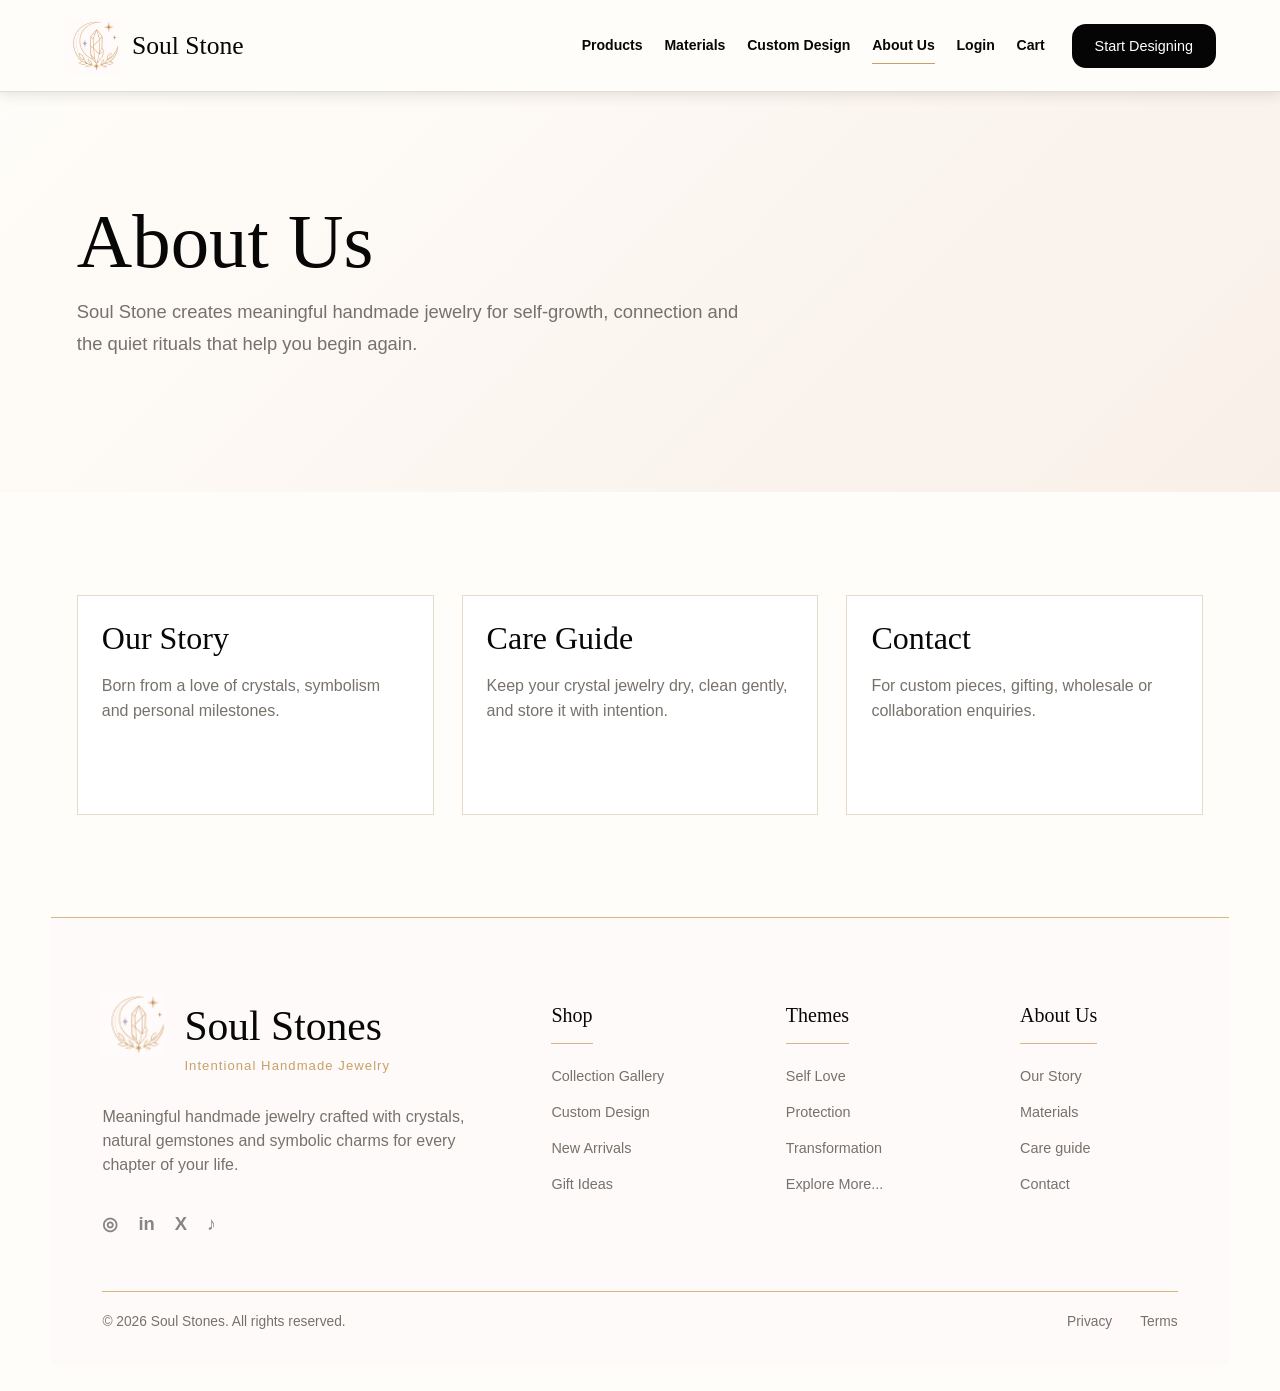
==== 产品商业计划/about.html @ ce55d80e "Add files via upload 网站初具雏形" ====
<!doctype html>
<html lang="en">
  <head><meta charset="utf-8"><meta name="viewport" content="width=device-width, initial-scale=1"><title>About Us | Soul Stone</title><link rel="stylesheet" href="styles.css"></head>
  <body>
    <header class="site-header"><a class="logo-link" href="index.html"><img class="logo-mark" src="assets/logo-mark.png" alt=""><span class="brand-name">Soul Stone</span></a><button class="menu-button" aria-label="Open navigation" aria-expanded="false"><span></span></button><div class="nav-wrap"><nav class="main-nav"><a href="products.html">Products</a><a href="materials.html">Materials</a><a href="custom-design.html">Custom Design</a><a href="about.html" aria-current="page">About Us</a><a href="login.html">Login</a><a href="cart.html">Cart</a></nav><a class="black-button" href="custom-design.html">Start Designing</a></div></header>
    <main><section class="page-hero"><h1>About Us</h1><p>Soul Stone creates meaningful handmade jewelry for self-growth, connection and the quiet rituals that help you begin again.</p></section><section class="section"><div class="info-grid"><article class="card"><div class="card-body"><h2>Our Story</h2><p>Born from a love of crystals, symbolism and personal milestones.</p></div></article><article class="card"><div class="card-body"><h2>Care Guide</h2><p>Keep your crystal jewelry dry, clean gently, and store it with intention.</p></div></article><article class="card"><div class="card-body"><h2>Contact</h2><p>For custom pieces, gifting, wholesale or collaboration enquiries.</p></div></article></div></section></main>
    <footer class="site-footer"><div class="footer-main"><div class="footer-brand"><img src="assets/logo-mark.png" alt=""><div><h2>Soul Stones</h2><div class="mini">Intentional Handmade Jewelry</div></div><p>Meaningful handmade jewelry crafted with crystals, natural gemstones and symbolic charms for every chapter of your life.</p><div class="socials"><a href="#">◎</a><a href="#">in</a><a href="#">X</a><a href="#">♪</a></div></div><div class="footer-col"><h3>Shop</h3><a href="products.html">Collection Gallery</a><a href="custom-design.html">Custom Design</a><a href="products.html">New Arrivals</a><a href="products.html">Gift Ideas</a></div><div class="footer-col"><h3>Themes</h3><a href="products.html">Self Love</a><a href="products.html">Protection</a><a href="products.html">Transformation</a><a href="products.html">Explore More...</a></div><div class="footer-col"><h3>About Us</h3><a href="about.html">Our Story</a><a href="materials.html">Materials</a><a href="materials.html">Care guide</a><a href="about.html">Contact</a></div></div><div class="footer-bottom"><span>© 2026 Soul Stones. All rights reserved.</span><div class="legal"><a href="#">Privacy</a><a href="#">Terms</a></div></div></footer>
    <div class="toast"></div><script src="script.js"></script>
  </body>
</html>
---- 产品商业计划/styles.css ----
:root {
  --paper: #fffdf9;
  --ivory: #fbf6f0;
  --cream: #f6eee7;
  --line: #d6b782;
  --line-soft: rgba(164, 125, 69, .28);
  --gold: #c7a166;
  --brown: #3a3027;
  --ink: #070707;
  --muted: #77716b;
  --charcoal: #26221e;
  --display: "Didot", "Bodoni 72", "Georgia", serif;
  --body: "Avenir Next", "Gill Sans", "Trebuchet MS", sans-serif;
}

* {
  box-sizing: border-box;
}

html {
  scroll-behavior: smooth;
}

body {
  margin: 0;
  background: var(--paper);
  color: var(--ink);
  font-family: var(--body);
}

a {
  color: inherit;
  text-decoration: none;
}

img {
  display: block;
  max-width: 100%;
}

button,
input {
  font: inherit;
}

.site-header {
  position: sticky;
  top: 0;
  z-index: 20;
  display: flex;
  align-items: center;
  justify-content: space-between;
  min-height: 92px;
  padding: 0 clamp(22px, 5vw, 72px);
  background: rgba(255, 253, 249, .94);
  border-bottom: 1px solid rgba(0, 0, 0, .12);
  box-shadow: 0 3px 12px rgba(48, 40, 33, .12);
  backdrop-filter: blur(16px);
}

.logo-link {
  display: inline-flex;
  align-items: center;
  gap: 12px;
  min-width: max-content;
}

.logo-mark {
  width: 56px;
  height: 56px;
  object-fit: contain;
}

.brand-name {
  font-family: var(--display);
  font-size: clamp(1.55rem, 2vw, 1.95rem);
  line-height: 1;
}

.nav-wrap {
  display: flex;
  align-items: center;
  gap: clamp(16px, 2.1vw, 32px);
}

.main-nav {
  display: flex;
  align-items: center;
  gap: clamp(14px, 1.7vw, 28px);
  font-size: .88rem;
  font-weight: 600;
}

.main-nav a {
  padding: 10px 0;
  border-bottom: 1px solid transparent;
}

.main-nav a:hover,
.main-nav a[aria-current="page"] {
  border-bottom-color: var(--gold);
}

.black-button,
.gold-button,
.outline-button {
  display: inline-flex;
  align-items: center;
  justify-content: center;
  gap: 14px;
  min-height: 44px;
  padding: 0 22px;
  border-radius: 14px;
  font-size: .9rem;
  border: 1px solid transparent;
  cursor: pointer;
  transition: transform .22s ease, background .22s ease, border-color .22s ease;
}

.black-button {
  background: #050505;
  color: white;
}

.gold-button {
  background: var(--brown);
  color: white;
  border-radius: 24px;
}

.outline-button {
  border-color: var(--gold);
  background: rgba(255, 253, 249, .44);
}

.black-button:hover,
.gold-button:hover,
.outline-button:hover {
  transform: translateY(-2px);
}

.menu-button {
  display: none;
  width: 44px;
  height: 44px;
  border: 1px solid var(--line-soft);
  background: transparent;
  border-radius: 0;
}

.menu-button span,
.menu-button::before,
.menu-button::after {
  content: "";
  display: block;
  width: 19px;
  height: 1px;
  margin: 5px auto;
  background: var(--ink);
}

.hero {
  position: relative;
  min-height: calc(100svh - 92px);
  display: flex;
  align-items: center;
  padding: clamp(72px, 10vw, 140px) clamp(28px, 6vw, 86px);
  overflow: hidden;
  background:
    linear-gradient(90deg, rgba(255, 253, 249, .96) 0%, rgba(255, 253, 249, .86) 30%, rgba(255, 253, 249, .18) 62%, rgba(255, 253, 249, .02) 100%),
    url("assets/hero-bracelet.png") center right / cover no-repeat;
}

.hero-copy {
  max-width: 560px;
  position: relative;
  z-index: 1;
}

.hero h1,
.page-hero h1 {
  margin: 0;
  font-family: var(--display);
  font-size: clamp(4.4rem, 6vw, 6.6rem);
  font-weight: 400;
  line-height: .92;
}

.tagline {
  margin: 22px 0 38px;
  color: var(--gold);
  font-size: clamp(1.55rem, 2.2vw, 2.15rem);
}

.hero-copy p {
  max-width: 520px;
  margin: 0 0 52px;
  font-size: clamp(1.25rem, 1.8vw, 1.72rem);
  line-height: 1.2;
}

.hero-actions {
  display: flex;
  align-items: center;
  gap: 34px;
}

.page-hero {
  padding: clamp(72px, 9vw, 128px) clamp(26px, 6vw, 86px);
  background: linear-gradient(135deg, #fffdf9 0%, #f8efe8 100%);
}

.page-hero p {
  max-width: 680px;
  color: var(--muted);
  font-size: 1.15rem;
  line-height: 1.7;
}

.section {
  padding: clamp(64px, 8vw, 110px) clamp(26px, 6vw, 86px);
}

.section-title {
  margin: 0 0 42px;
  font-family: var(--display);
  font-weight: 400;
  font-size: clamp(2.4rem, 4vw, 4.1rem);
  line-height: 1;
}

.center-title {
  max-width: 900px;
  margin-inline: auto;
  text-align: center;
}

.eyebrow {
  display: block;
  margin-bottom: 14px;
  color: var(--gold);
  font-size: .76rem;
  font-weight: 700;
  letter-spacing: .22em;
  text-transform: uppercase;
}

.product-grid,
.info-grid {
  display: grid;
  grid-template-columns: repeat(3, minmax(0, 1fr));
  gap: 28px;
}

.intention-row {
  display: grid;
  grid-template-columns: repeat(5, minmax(0, 1fr));
  border-top: 1px solid var(--line-soft);
  border-bottom: 1px solid var(--line-soft);
}

.intention-item {
  min-height: 440px;
  display: flex;
  flex-direction: column;
  justify-content: space-between;
  padding: 28px 24px 0;
  border-right: 1px solid var(--line-soft);
  background: rgba(255, 255, 255, .38);
  overflow: hidden;
}

.intention-item:last-child {
  border-right: 0;
}

.intention-item .symbol {
  color: var(--gold);
  font-family: var(--display);
  font-size: 2.4rem;
}

.intention-item h3 {
  margin: 12px 0 8px;
  font-family: var(--display);
  font-weight: 400;
  font-size: clamp(1.55rem, 2vw, 2rem);
}

.intention-item p {
  color: var(--muted);
  font-size: .9rem;
  line-height: 1.5;
}

.intention-item img {
  width: calc(100% + 48px);
  height: 210px;
  margin-left: -24px;
  object-fit: cover;
}

.intention-item:nth-child(1) img { object-position: 8% center; }
.intention-item:nth-child(2) img { object-position: 30% center; }
.intention-item:nth-child(3) img { object-position: 52% center; }
.intention-item:nth-child(4) img { object-position: 72% center; }
.intention-item:nth-child(5) img { object-position: 94% center; }

.text-link {
  display: inline-flex;
  align-items: center;
  gap: 10px;
  margin-top: 12px;
  color: var(--gold);
  font-size: .72rem;
  font-weight: 700;
  letter-spacing: .16em;
  text-transform: uppercase;
}

.card {
  border: 1px solid var(--line-soft);
  background: white;
  min-height: 220px;
}

.card img {
  width: 100%;
  height: 260px;
  object-fit: cover;
}

.card-body {
  padding: 24px;
}

.card h2,
.card h3 {
  margin: 0 0 10px;
  font-family: var(--display);
  font-weight: 400;
  font-size: 2rem;
}

.card p {
  color: var(--muted);
  line-height: 1.6;
}

.custom-panel {
  display: grid;
  grid-template-columns: minmax(280px, .86fr) minmax(360px, 1.14fr);
  border: 1px solid var(--line-soft);
  background: white;
}

.custom-copy {
  padding: clamp(34px, 5vw, 70px);
}

.custom-copy h2 {
  margin: 0 0 20px;
  font-family: var(--display);
  font-weight: 400;
  font-size: clamp(2.5rem, 4vw, 4.4rem);
  line-height: .96;
}

.custom-copy p {
  color: var(--muted);
  line-height: 1.75;
}

.custom-image {
  min-height: 500px;
  background: url("assets/obsidian-preview.png") center / cover no-repeat;
}

.design-steps {
  display: grid;
  grid-template-columns: repeat(4, 1fr);
  gap: 0;
  margin: 44px 0 30px;
}

.design-steps span {
  position: relative;
  display: grid;
  gap: 8px;
  justify-items: center;
  color: var(--muted);
  font-size: .76rem;
  text-align: center;
}

.design-steps b {
  display: grid;
  place-items: center;
  width: 30px;
  height: 30px;
  border: 1px solid var(--line-soft);
  border-radius: 50%;
  background: white;
  color: var(--muted);
}

.design-steps span:first-child b {
  background: var(--gold);
  color: white;
}

.intent-buttons {
  display: grid;
  grid-template-columns: repeat(5, minmax(0, 1fr));
  border: 1px solid var(--line-soft);
}

.intent-buttons a {
  display: grid;
  gap: 8px;
  min-height: 84px;
  place-items: center;
  border-right: 1px solid var(--line-soft);
  font-size: .76rem;
}

.intent-buttons a:first-child {
  background: #ead9eb;
}

.intent-buttons a:last-child {
  border-right: 0;
}

.intent-buttons b {
  color: var(--gold);
  font-family: var(--display);
  font-size: 1.9rem;
  font-weight: 400;
}

.custom-detail {
  display: grid;
  grid-template-columns: minmax(280px, 1fr) minmax(250px, .72fr);
}

.custom-dark {
  display: flex;
  flex-direction: column;
  justify-content: center;
  padding: clamp(28px, 4vw, 54px);
  background: var(--charcoal);
  color: white;
}

.custom-dark h3 {
  margin: 8px 0 12px;
  font-family: var(--display);
  font-weight: 400;
  font-size: clamp(2rem, 3vw, 3rem);
}

.custom-dark p {
  color: #ded3c5;
  line-height: 1.7;
}

.stone-mini-list {
  display: grid;
  gap: 12px;
  margin: 24px 0;
  color: #f5eadf;
  font-size: .86rem;
}

.stone-mini-list span {
  padding-bottom: 12px;
  border-bottom: 1px solid rgba(255, 255, 255, .14);
}

.stone-guide-row {
  display: grid;
  grid-template-columns: repeat(4, minmax(0, 1fr));
  gap: 0;
  border-top: 1px solid var(--line-soft);
  border-bottom: 1px solid var(--line-soft);
}

.stone-guide-row article {
  display: grid;
  grid-template-columns: 96px 1fr;
  gap: 22px;
  align-items: center;
  padding: 28px;
  border-right: 1px solid var(--line-soft);
}

.stone-guide-row article:last-child {
  border-right: 0;
}

.stone-guide-row h3 {
  margin: 0 0 8px;
  font-family: var(--display);
  font-weight: 400;
  font-size: 1.7rem;
}

.stone-guide-row strong {
  display: block;
  margin-bottom: 12px;
  color: var(--gold);
  font-size: .8rem;
}

.stone-guide-row p {
  color: var(--muted);
  line-height: 1.55;
  font-size: .9rem;
}

.stone-photo {
  width: 86px;
  height: 86px;
  border-radius: 50%;
  object-fit: cover;
  box-shadow: 0 14px 28px rgba(55, 44, 34, .12);
  background: var(--ivory);
}

.review-panel {
  display: grid;
  grid-template-columns: minmax(320px, .9fr) minmax(360px, 1.1fr);
  gap: clamp(34px, 6vw, 82px);
  align-items: center;
  background: var(--cream);
}

.review-image {
  min-height: 520px;
  background: url("assets/collection-bracelets.png") center / cover no-repeat;
  border: 1px solid var(--line-soft);
}

.review-panel h2 {
  margin: 0 0 24px;
  font-family: var(--display);
  font-weight: 400;
  font-size: clamp(2.5rem, 5vw, 4.8rem);
  line-height: .96;
}

.review-panel p {
  color: var(--muted);
  line-height: 1.75;
}

.form-grid {
  display: grid;
  gap: 16px;
  max-width: 540px;
  margin-top: 30px;
}

.form-grid input {
  min-height: 52px;
  border: 1px solid var(--line-soft);
  padding: 0 16px;
  background: var(--paper);
}

.site-footer {
  margin: 0 clamp(18px, 4vw, 64px) 26px;
  padding: 40px clamp(18px, 4vw, 64px) 36px;
  background: #fffafa;
  border-top: 1px solid var(--line);
}

.footer-main {
  display: grid;
  grid-template-columns: minmax(280px, 1.3fr) repeat(3, minmax(130px, .55fr));
  gap: clamp(34px, 6vw, 96px);
  padding: 34px 0 56px;
  border-bottom: 1px solid var(--line);
}

.footer-brand {
  display: grid;
  grid-template-columns: 68px 1fr;
  gap: 14px;
  align-items: start;
  max-width: 520px;
}

.footer-brand img {
  width: 64px;
}

.footer-brand h2 {
  margin: 10px 0 8px;
  font-family: var(--display);
  font-weight: 400;
  font-size: 2.6rem;
}

.footer-brand .mini {
  color: var(--gold);
  font-size: .82rem;
  letter-spacing: .08em;
}

.footer-brand p {
  grid-column: 1 / -1;
  max-width: 430px;
  margin: 18px 0 22px;
  color: var(--muted);
  line-height: 1.5;
}

.socials {
  grid-column: 1 / -1;
  display: flex;
  gap: 20px;
  color: #858585;
  font-weight: 700;
}

.socials a {
  font-size: 1.15rem;
}

.footer-col h3 {
  margin: 12px 0 24px;
  padding-bottom: 16px;
  width: max-content;
  border-bottom: 1px solid var(--line);
  font-family: var(--display);
  font-weight: 400;
  font-size: 1.25rem;
}

.footer-col a {
  display: block;
  margin: 0 0 20px;
  color: var(--muted);
  font-size: .9rem;
}

.footer-bottom {
  display: flex;
  justify-content: space-between;
  align-items: center;
  gap: 24px;
  padding-top: 22px;
  color: var(--muted);
  font-size: .86rem;
}

.legal {
  display: flex;
  gap: 28px;
}

.toast {
  position: fixed;
  right: 22px;
  bottom: 22px;
  z-index: 50;
  padding: 14px 18px;
  background: var(--charcoal);
  color: white;
  opacity: 0;
  transform: translateY(16px);
  pointer-events: none;
  transition: opacity .2s ease, transform .2s ease;
}

.toast.show {
  opacity: 1;
  transform: translateY(0);
}

@media (max-width: 980px) {
  .site-header {
    min-height: 82px;
  }

  .menu-button {
    display: block;
  }

  .nav-wrap {
    position: absolute;
    left: 0;
    right: 0;
    top: 82px;
    display: grid;
    padding: 18px 28px 24px;
    background: rgba(255, 253, 249, .98);
    border-bottom: 1px solid var(--line-soft);
    transform: translateY(-10px);
    opacity: 0;
    pointer-events: none;
    transition: opacity .18s ease, transform .18s ease;
  }

  .nav-wrap.open {
    transform: translateY(0);
    opacity: 1;
    pointer-events: auto;
  }

  .main-nav {
    display: grid;
    gap: 0;
  }

  .main-nav a {
    padding: 14px 0;
    border-bottom: 1px solid rgba(164, 125, 69, .18);
  }

  .hero {
    min-height: 720px;
    align-items: end;
    background:
      linear-gradient(180deg, rgba(255, 253, 249, .1) 0%, rgba(255, 253, 249, .92) 52%, rgba(255, 253, 249, .98) 100%),
      url("assets/hero-bracelet.png") center top / cover no-repeat;
  }

  .product-grid,
  .info-grid,
  .footer-main,
  .custom-panel,
  .intention-row,
  .stone-guide-row,
  .review-panel {
    grid-template-columns: 1fr;
  }

  .intention-item,
  .stone-guide-row article {
    border-right: 0;
    border-bottom: 1px solid var(--line-soft);
  }

  .custom-detail {
    grid-template-columns: 1fr;
  }

  .custom-image {
    min-height: 380px;
  }
}

@media (max-width: 620px) {
  .logo-mark {
    width: 48px;
    height: 48px;
  }

  .brand-name {
    font-size: 1.45rem;
  }

  .hero-actions,
  .footer-bottom,
  .legal,
  .design-steps,
  .intent-buttons {
    display: grid;
    justify-items: start;
  }

  .intent-buttons {
    grid-template-columns: 1fr;
    width: 100%;
  }

  .intent-buttons a {
    width: 100%;
    border-right: 0;
    border-bottom: 1px solid var(--line-soft);
  }

  .stone-guide-row article {
    grid-template-columns: 80px 1fr;
  }

  .stone-photo {
    width: 72px;
    height: 72px;
  }

  .hero h1,
  .page-hero h1 {
    font-size: clamp(3.6rem, 18vw, 5.2rem);
  }

  .site-footer {
    margin-inline: 0;
  }
}
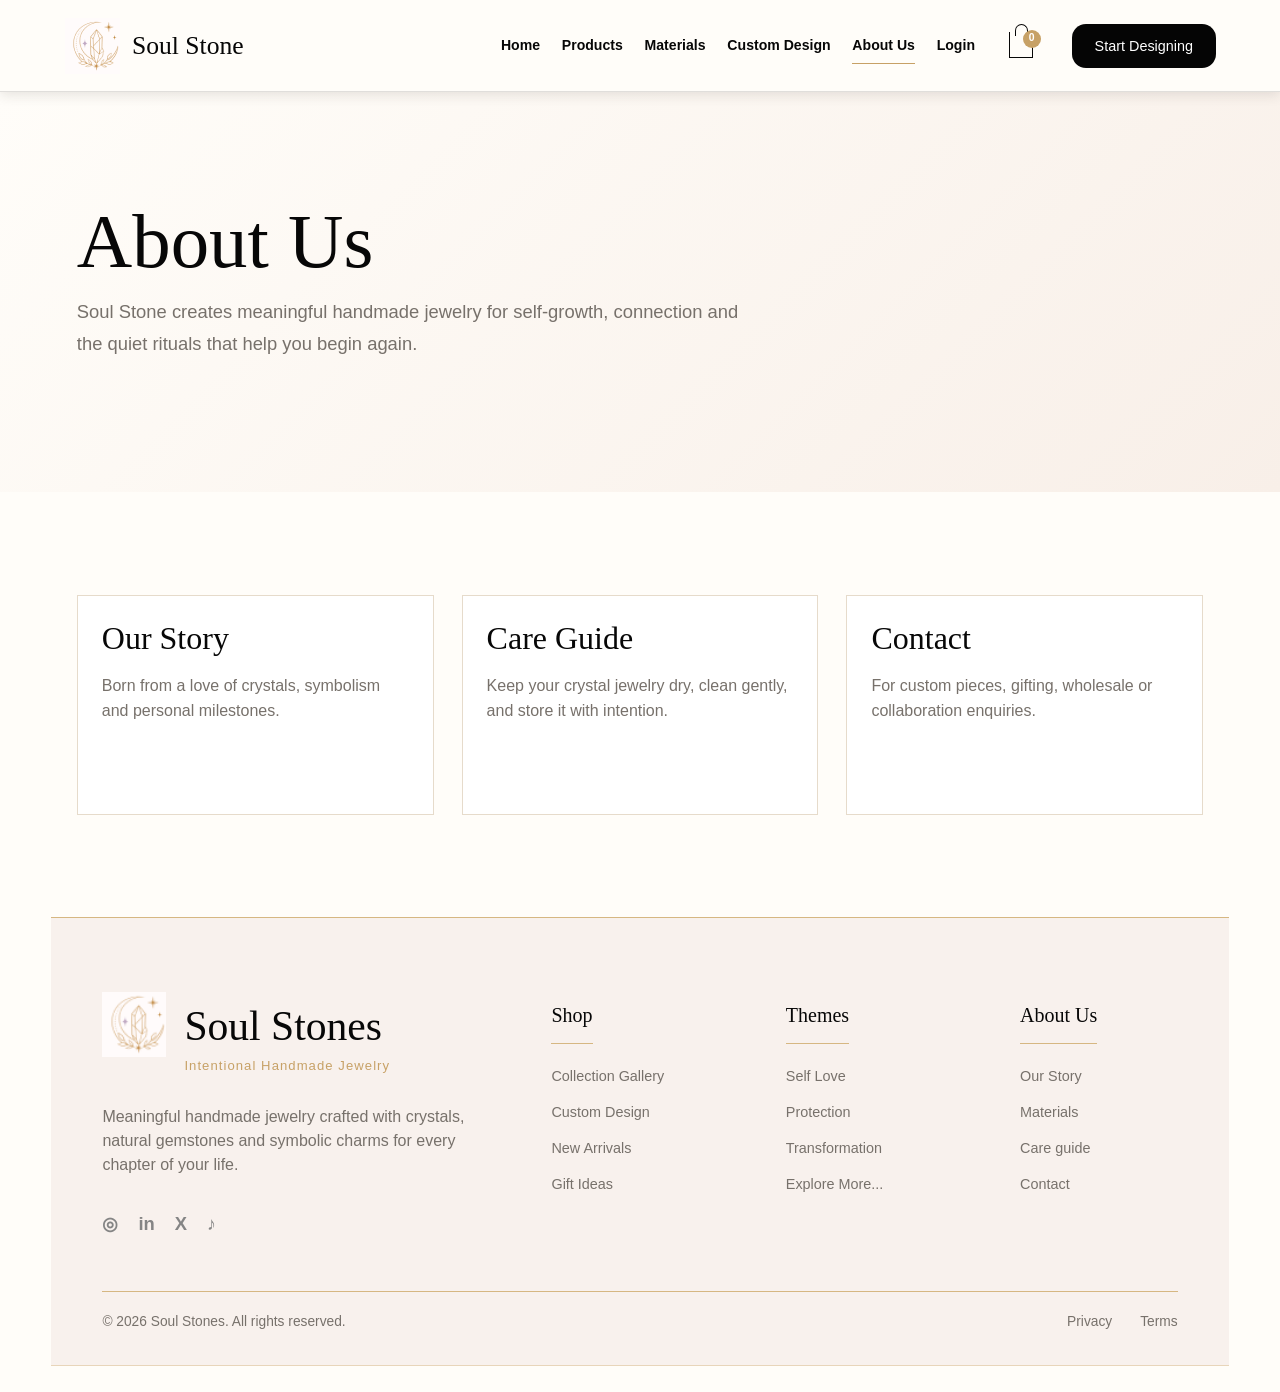
==== commit 286fdf87: "Add files via upload 修改 version_1" ====
--- a/产品商业计划/about.html
+++ b/产品商业计划/about.html
@@ -2,8 +2,8 @@
 <html lang="en">
   <head><meta charset="utf-8"><meta name="viewport" content="width=device-width, initial-scale=1"><title>About Us | Soul Stone</title><link rel="stylesheet" href="styles.css"></head>
   <body>
-    <header class="site-header"><a class="logo-link" href="index.html"><img class="logo-mark" src="assets/logo-mark.png" alt=""><span class="brand-name">Soul Stone</span></a><button class="menu-button" aria-label="Open navigation" aria-expanded="false"><span></span></button><div class="nav-wrap"><nav class="main-nav"><a href="products.html">Products</a><a href="materials.html">Materials</a><a href="custom-design.html">Custom Design</a><a href="about.html" aria-current="page">About Us</a><a href="login.html">Login</a><a href="cart.html">Cart</a></nav><a class="black-button" href="custom-design.html">Start Designing</a></div></header>
-    <main><section class="page-hero"><h1>About Us</h1><p>Soul Stone creates meaningful handmade jewelry for self-growth, connection and the quiet rituals that help you begin again.</p></section><section class="section"><div class="info-grid"><article class="card"><div class="card-body"><h2>Our Story</h2><p>Born from a love of crystals, symbolism and personal milestones.</p></div></article><article class="card"><div class="card-body"><h2>Care Guide</h2><p>Keep your crystal jewelry dry, clean gently, and store it with intention.</p></div></article><article class="card"><div class="card-body"><h2>Contact</h2><p>For custom pieces, gifting, wholesale or collaboration enquiries.</p></div></article></div></section></main>
+    <header class="site-header"><a class="logo-link" href="index.html"><img class="logo-mark" src="assets/logo-mark.png" alt=""><span class="brand-name">Soul Stone</span></a><button class="menu-button" aria-label="Open navigation" aria-expanded="false"><span></span></button><div class="nav-wrap"><nav class="main-nav"><a href="index.html">Home</a><a href="products.html">Products</a><a href="materials.html">Materials</a><a href="custom-design.html">Custom Design</a><a href="about.html" aria-current="page">About Us</a><a href="login.html">Login</a><a class="cart-link" href="cart.html" aria-label="Cart"><span class="bag-icon" aria-hidden="true"></span><span class="cart-count">0</span></a></nav><a class="black-button" href="custom-design.html">Start Designing</a></div></header>
+    <main><section class="page-hero"><h1>About Us</h1><p>Soul Stone creates meaningful handmade jewelry for self-growth, connection and the quiet rituals that help you begin again.</p></section><section class="section"><div class="info-grid"><article class="card" id="our-story"><div class="card-body"><h2>Our Story</h2><p>Born from a love of crystals, symbolism and personal milestones.</p></div></article><article class="card"><div class="card-body"><h2>Care Guide</h2><p>Keep your crystal jewelry dry, clean gently, and store it with intention.</p></div></article><article class="card" id="contact"><div class="card-body"><h2>Contact</h2><p>For custom pieces, gifting, wholesale or collaboration enquiries.</p></div></article></div></section></main>
     <footer class="site-footer"><div class="footer-main"><div class="footer-brand"><img src="assets/logo-mark.png" alt=""><div><h2>Soul Stones</h2><div class="mini">Intentional Handmade Jewelry</div></div><p>Meaningful handmade jewelry crafted with crystals, natural gemstones and symbolic charms for every chapter of your life.</p><div class="socials"><a href="#">◎</a><a href="#">in</a><a href="#">X</a><a href="#">♪</a></div></div><div class="footer-col"><h3>Shop</h3><a href="products.html">Collection Gallery</a><a href="custom-design.html">Custom Design</a><a href="products.html">New Arrivals</a><a href="products.html">Gift Ideas</a></div><div class="footer-col"><h3>Themes</h3><a href="products.html">Self Love</a><a href="products.html">Protection</a><a href="products.html">Transformation</a><a href="products.html">Explore More...</a></div><div class="footer-col"><h3>About Us</h3><a href="about.html">Our Story</a><a href="materials.html">Materials</a><a href="materials.html">Care guide</a><a href="about.html">Contact</a></div></div><div class="footer-bottom"><span>© 2026 Soul Stones. All rights reserved.</span><div class="legal"><a href="#">Privacy</a><a href="#">Terms</a></div></div></footer>
     <div class="toast"></div><script src="script.js"></script>
   </body>
--- a/产品商业计划/styles.css
+++ b/产品商业计划/styles.css
@@ -101,6 +101,56 @@
   border-bottom-color: var(--gold);
 }
 
+.cart-link {
+  position: relative;
+  display: inline-grid;
+  place-items: center;
+  width: 48px;
+  height: 48px;
+  padding: 0;
+}
+
+.cart-link:hover,
+.cart-link[aria-current="page"] {
+  border-bottom-color: transparent;
+}
+
+.bag-icon {
+  position: relative;
+  width: 24px;
+  height: 26px;
+  border: 1.8px solid currentColor;
+  border-top: 0;
+}
+
+.bag-icon::before {
+  content: "";
+  position: absolute;
+  left: 5px;
+  top: -8px;
+  width: 11px;
+  height: 11px;
+  border: 1.8px solid currentColor;
+  border-bottom: 0;
+  border-radius: 12px 12px 0 0;
+}
+
+.cart-count {
+  position: absolute;
+  top: 8px;
+  right: 4px;
+  display: grid;
+  place-items: center;
+  width: 18px;
+  height: 18px;
+  border-radius: 50%;
+  background: var(--gold);
+  color: white;
+  font-size: .65rem;
+  font-weight: 700;
+  line-height: 1;
+}
+
 .black-button,
 .gold-button,
 .outline-button {
@@ -166,9 +216,35 @@
   align-items: center;
   padding: clamp(72px, 10vw, 140px) clamp(28px, 6vw, 86px);
   overflow: hidden;
+  background: var(--paper);
+}
+
+.hero::before {
+  content: "";
+  position: absolute;
+  inset: -3%;
+  background: url("assets/hero-bracelet.png") center right / cover no-repeat;
+  animation: heroDrift 18s ease-in-out infinite alternate;
+  will-change: transform;
+}
+
+.hero::after {
+  content: "";
+  position: absolute;
+  inset: 0;
   background:
     linear-gradient(90deg, rgba(255, 253, 249, .96) 0%, rgba(255, 253, 249, .86) 30%, rgba(255, 253, 249, .18) 62%, rgba(255, 253, 249, .02) 100%),
-    url("assets/hero-bracelet.png") center right / cover no-repeat;
+    linear-gradient(180deg, rgba(255, 253, 249, .04) 0%, rgba(255, 253, 249, .42) 100%);
+}
+
+@keyframes heroDrift {
+  0% {
+    transform: scale(1.02) translate3d(0, 0, 0);
+  }
+
+  100% {
+    transform: scale(1.1) translate3d(-2.4%, 1.4%, 0);
+  }
 }
 
 .hero-copy {
@@ -415,20 +491,29 @@
   border: 1px solid var(--line-soft);
 }
 
-.intent-buttons a {
+.intent-buttons a,
+.intent-buttons button {
   display: grid;
   gap: 8px;
   min-height: 84px;
   place-items: center;
   border-right: 1px solid var(--line-soft);
+  border-top: 0;
+  border-bottom: 0;
+  border-left: 0;
+  background: transparent;
+  color: var(--ink);
   font-size: .76rem;
-}
-
-.intent-buttons a:first-child {
+  cursor: pointer;
+  transition: background .2s ease;
+}
+
+.intent-buttons button.active {
   background: #ead9eb;
 }
 
-.intent-buttons a:last-child {
+.intent-buttons a:last-child,
+.intent-buttons button:last-child {
   border-right: 0;
 }
 
@@ -572,8 +657,9 @@
 .site-footer {
   margin: 0 clamp(18px, 4vw, 64px) 26px;
   padding: 40px clamp(18px, 4vw, 64px) 36px;
-  background: #fffafa;
+  background: #f8f1ed;
   border-top: 1px solid var(--line);
+  border-bottom: 1px solid rgba(214, 183, 130, .48);
 }
 
 .footer-main {
@@ -644,6 +730,12 @@
   margin: 0 0 20px;
   color: var(--muted);
   font-size: .9rem;
+}
+
+.footer-col a:hover,
+.socials a:hover,
+.legal a:hover {
+  color: var(--gold);
 }
 
 .footer-bottom {
@@ -723,9 +815,15 @@
   .hero {
     min-height: 720px;
     align-items: end;
+  }
+
+  .hero::before {
+    background-position: center top;
+  }
+
+  .hero::after {
     background:
-      linear-gradient(180deg, rgba(255, 253, 249, .1) 0%, rgba(255, 253, 249, .92) 52%, rgba(255, 253, 249, .98) 100%),
-      url("assets/hero-bracelet.png") center top / cover no-repeat;
+      linear-gradient(180deg, rgba(255, 253, 249, .1) 0%, rgba(255, 253, 249, .92) 52%, rgba(255, 253, 249, .98) 100%);
   }
 
   .product-grid,
@@ -777,7 +875,8 @@
     width: 100%;
   }
 
-  .intent-buttons a {
+  .intent-buttons a,
+  .intent-buttons button {
     width: 100%;
     border-right: 0;
     border-bottom: 1px solid var(--line-soft);
@@ -801,3 +900,10 @@
     margin-inline: 0;
   }
 }
+
+@media (prefers-reduced-motion: reduce) {
+  .hero::before {
+    animation: none;
+    transform: none;
+  }
+}
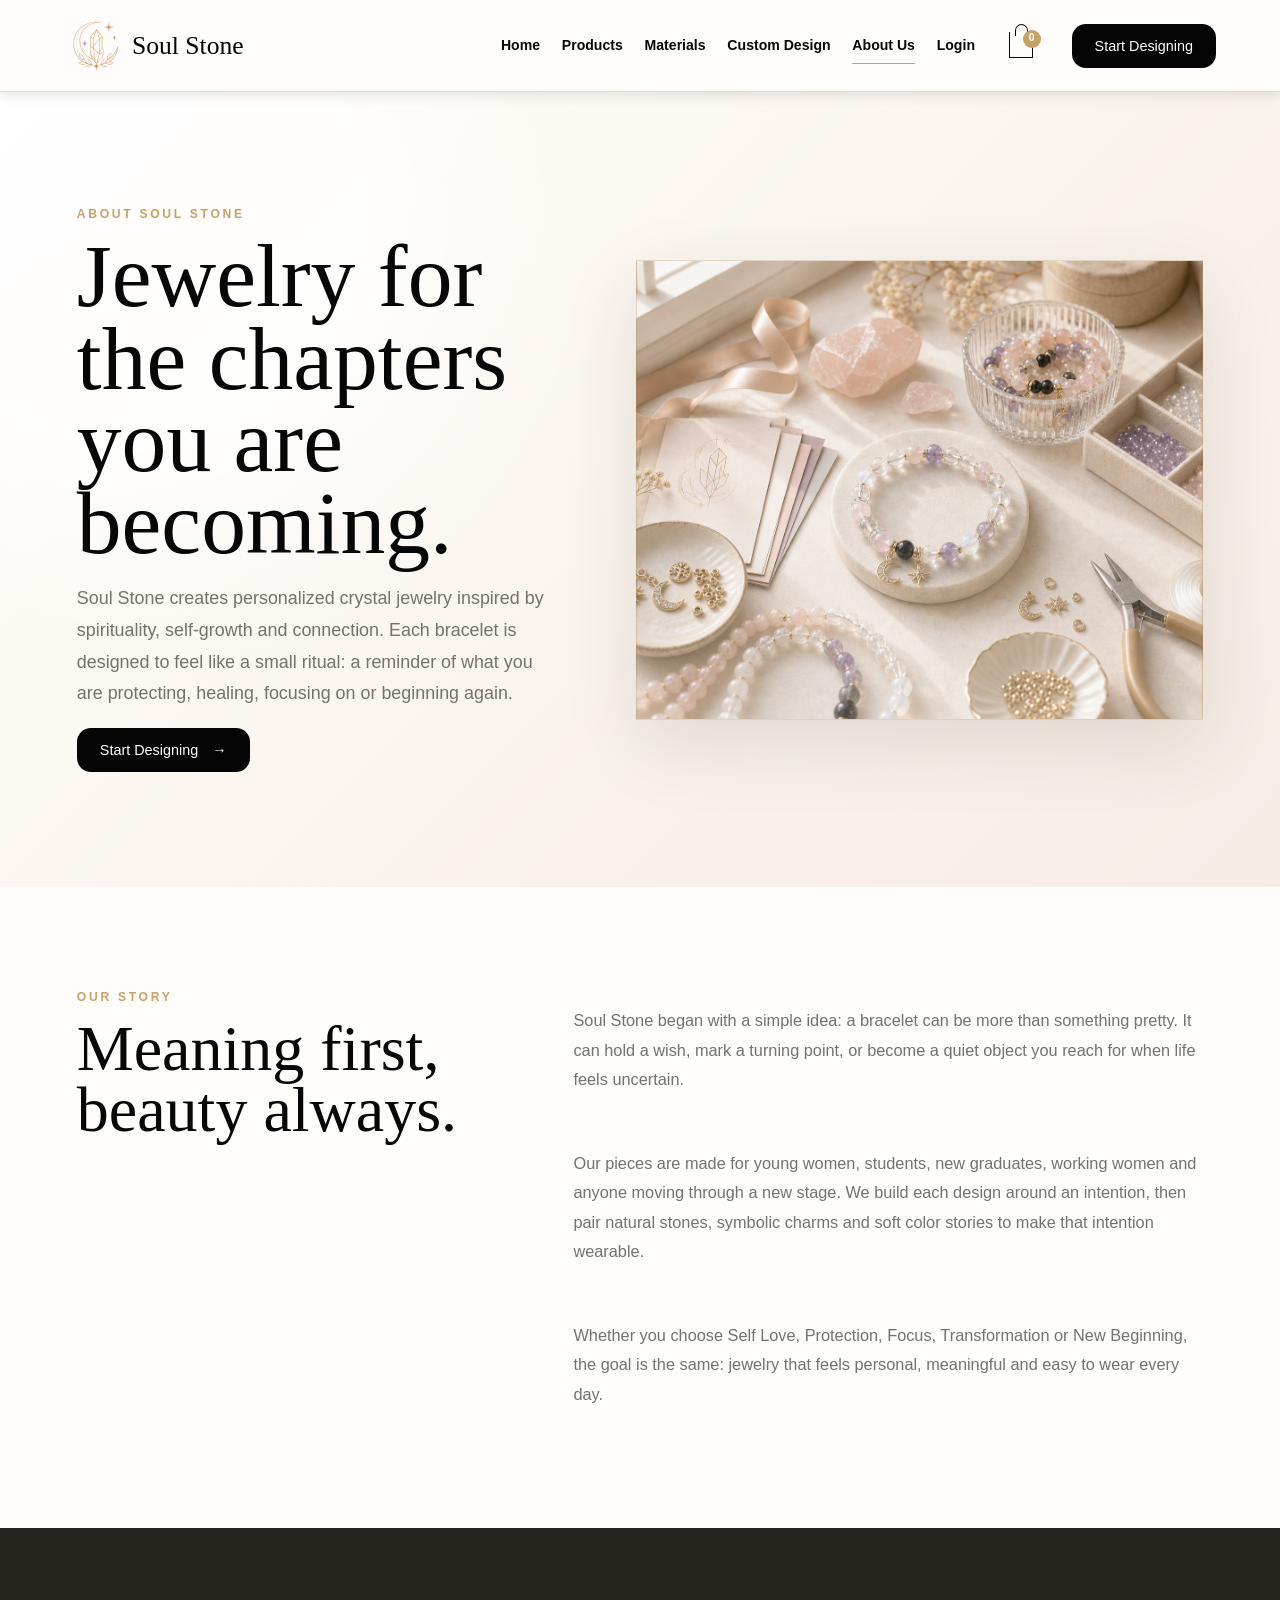
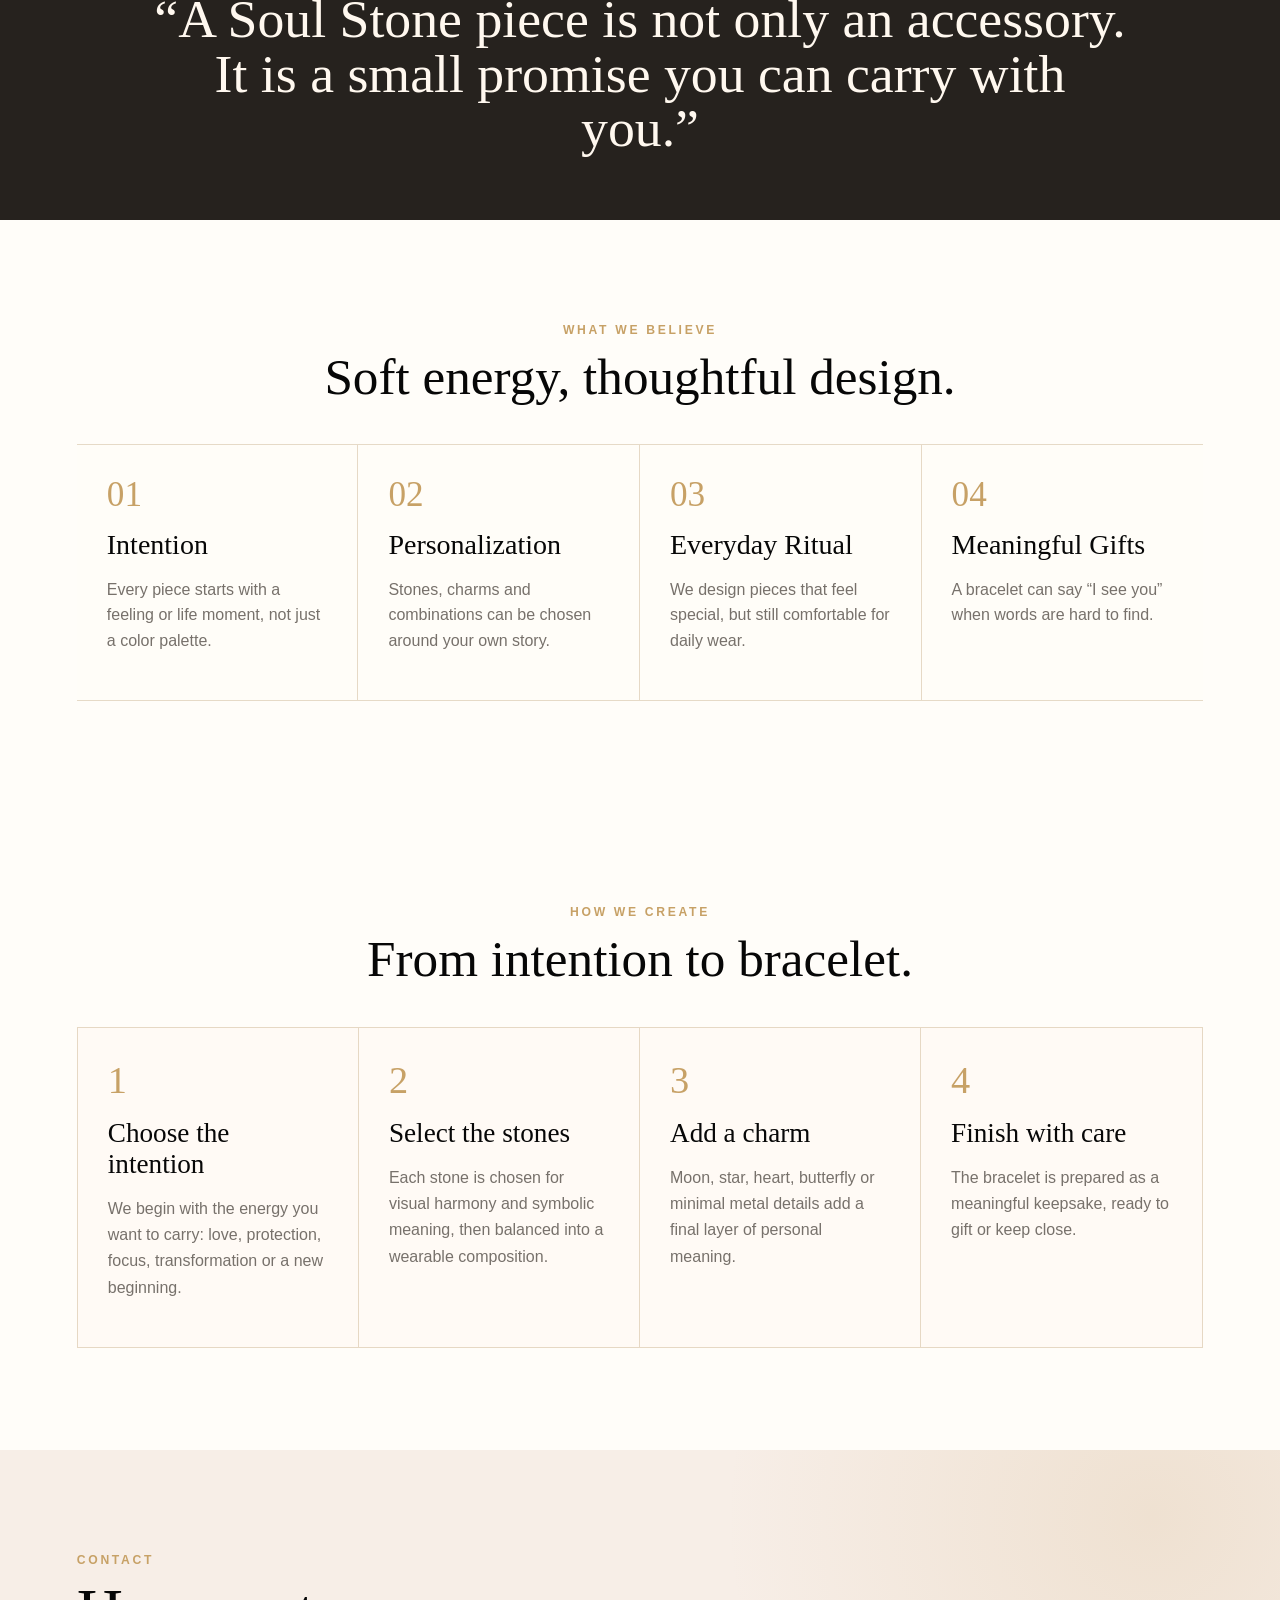
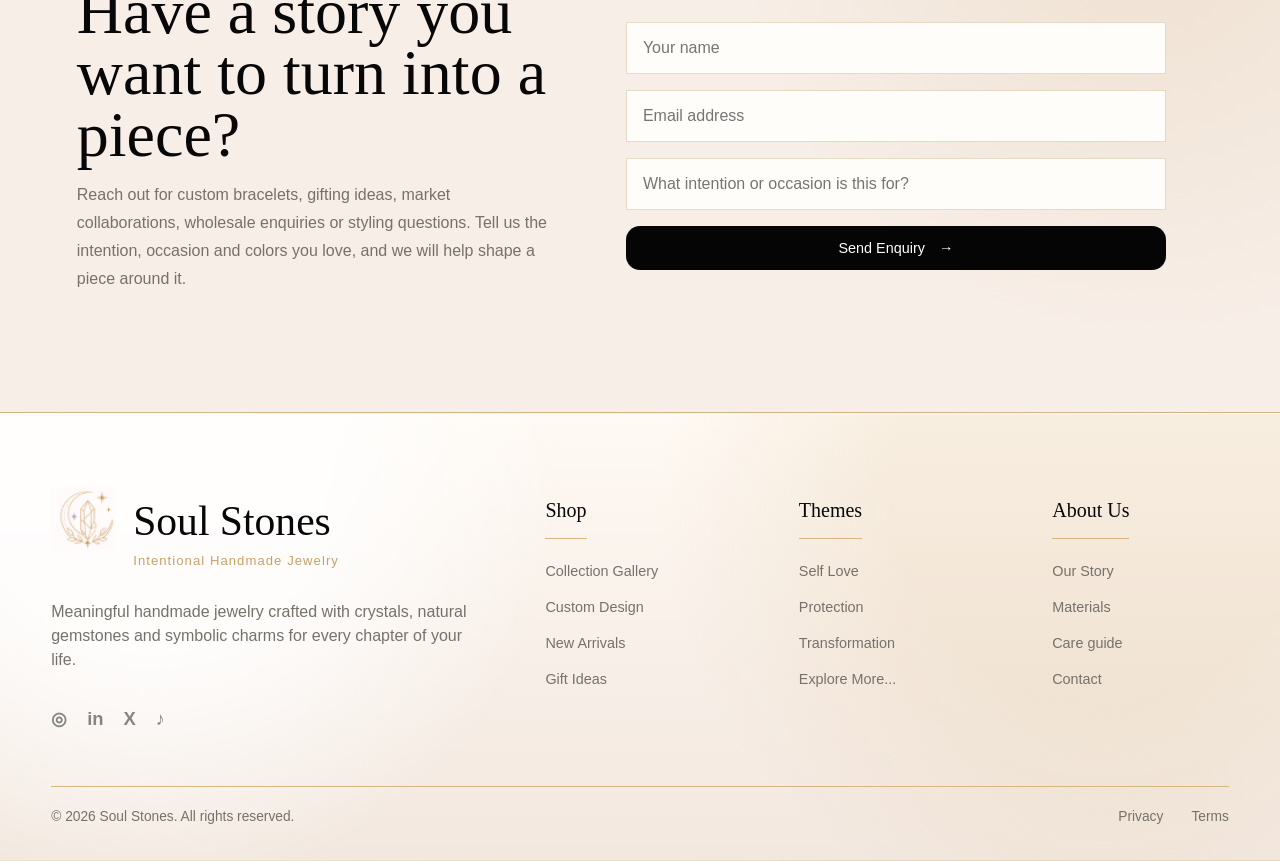
==== commit ea490c2d: "Add files via upload update verison2" ====
--- a/产品商业计划/about.html
+++ b/产品商业计划/about.html
@@ -1,9 +1,103 @@
 <!doctype html>
 <html lang="en">
-  <head><meta charset="utf-8"><meta name="viewport" content="width=device-width, initial-scale=1"><title>About Us | Soul Stone</title><link rel="stylesheet" href="styles.css"></head>
+  <head><meta charset="utf-8"><meta name="viewport" content="width=device-width, initial-scale=1"><title>About Us | Soul Stone</title><link rel="stylesheet" href="styles.css?v=about-page"></head>
   <body>
     <header class="site-header"><a class="logo-link" href="index.html"><img class="logo-mark" src="assets/logo-mark.png" alt=""><span class="brand-name">Soul Stone</span></a><button class="menu-button" aria-label="Open navigation" aria-expanded="false"><span></span></button><div class="nav-wrap"><nav class="main-nav"><a href="index.html">Home</a><a href="products.html">Products</a><a href="materials.html">Materials</a><a href="custom-design.html">Custom Design</a><a href="about.html" aria-current="page">About Us</a><a href="login.html">Login</a><a class="cart-link" href="cart.html" aria-label="Cart"><span class="bag-icon" aria-hidden="true"></span><span class="cart-count">0</span></a></nav><a class="black-button" href="custom-design.html">Start Designing</a></div></header>
-    <main><section class="page-hero"><h1>About Us</h1><p>Soul Stone creates meaningful handmade jewelry for self-growth, connection and the quiet rituals that help you begin again.</p></section><section class="section"><div class="info-grid"><article class="card" id="our-story"><div class="card-body"><h2>Our Story</h2><p>Born from a love of crystals, symbolism and personal milestones.</p></div></article><article class="card"><div class="card-body"><h2>Care Guide</h2><p>Keep your crystal jewelry dry, clean gently, and store it with intention.</p></div></article><article class="card" id="contact"><div class="card-body"><h2>Contact</h2><p>For custom pieces, gifting, wholesale or collaboration enquiries.</p></div></article></div></section></main>
+    <main>
+      <section class="about-hero">
+        <div>
+          <span class="eyebrow">About Soul Stone</span>
+          <h1>Jewelry for the chapters you are becoming.</h1>
+          <p>Soul Stone creates personalized crystal jewelry inspired by spirituality, self-growth and connection. Each bracelet is designed to feel like a small ritual: a reminder of what you are protecting, healing, focusing on or beginning again.</p>
+          <a class="black-button" href="custom-design.html">Start Designing <span>→</span></a>
+        </div>
+        <div class="about-hero-image" role="img" aria-label="Soul Stone studio materials and bracelet making surface"></div>
+      </section>
+
+      <section class="section about-story" id="our-story">
+        <div>
+          <span class="eyebrow">Our Story</span>
+          <h2>Meaning first, beauty always.</h2>
+        </div>
+        <div class="about-story-copy">
+          <p>Soul Stone began with a simple idea: a bracelet can be more than something pretty. It can hold a wish, mark a turning point, or become a quiet object you reach for when life feels uncertain.</p>
+          <p>Our pieces are made for young women, students, new graduates, working women and anyone moving through a new stage. We build each design around an intention, then pair natural stones, symbolic charms and soft color stories to make that intention wearable.</p>
+          <p>Whether you choose Self Love, Protection, Focus, Transformation or New Beginning, the goal is the same: jewelry that feels personal, meaningful and easy to wear every day.</p>
+        </div>
+      </section>
+
+      <section class="about-quote">
+        <p>“A Soul Stone piece is not only an accessory. It is a small promise you can carry with you.”</p>
+      </section>
+
+      <section class="section">
+        <span class="eyebrow center-title">What We Believe</span>
+        <h2 class="section-title center-title">Soft energy, thoughtful design.</h2>
+        <div class="values-grid">
+          <article class="value-card">
+            <span>01</span>
+            <h3>Intention</h3>
+            <p>Every piece starts with a feeling or life moment, not just a color palette.</p>
+          </article>
+          <article class="value-card">
+            <span>02</span>
+            <h3>Personalization</h3>
+            <p>Stones, charms and combinations can be chosen around your own story.</p>
+          </article>
+          <article class="value-card">
+            <span>03</span>
+            <h3>Everyday Ritual</h3>
+            <p>We design pieces that feel special, but still comfortable for daily wear.</p>
+          </article>
+          <article class="value-card">
+            <span>04</span>
+            <h3>Meaningful Gifts</h3>
+            <p>A bracelet can say “I see you” when words are hard to find.</p>
+          </article>
+        </div>
+      </section>
+
+      <section class="section">
+        <span class="eyebrow center-title">How We Create</span>
+        <h2 class="section-title center-title">From intention to bracelet.</h2>
+        <div class="process-list">
+          <article class="process-step">
+            <b>1</b>
+            <h3>Choose the intention</h3>
+            <p>We begin with the energy you want to carry: love, protection, focus, transformation or a new beginning.</p>
+          </article>
+          <article class="process-step">
+            <b>2</b>
+            <h3>Select the stones</h3>
+            <p>Each stone is chosen for visual harmony and symbolic meaning, then balanced into a wearable composition.</p>
+          </article>
+          <article class="process-step">
+            <b>3</b>
+            <h3>Add a charm</h3>
+            <p>Moon, star, heart, butterfly or minimal metal details add a final layer of personal meaning.</p>
+          </article>
+          <article class="process-step">
+            <b>4</b>
+            <h3>Finish with care</h3>
+            <p>The bracelet is prepared as a meaningful keepsake, ready to gift or keep close.</p>
+          </article>
+        </div>
+      </section>
+
+      <section class="section about-contact" id="contact">
+        <div>
+          <span class="eyebrow">Contact</span>
+          <h2>Have a story you want to turn into a piece?</h2>
+          <p>Reach out for custom bracelets, gifting ideas, market collaborations, wholesale enquiries or styling questions. Tell us the intention, occasion and colors you love, and we will help shape a piece around it.</p>
+        </div>
+        <form class="form-grid" data-form="Thank you. Your Soul Stone enquiry has been saved.">
+          <input required placeholder="Your name" aria-label="Your name">
+          <input type="email" required placeholder="Email address" aria-label="Email address">
+          <input required placeholder="What intention or occasion is this for?" aria-label="Custom intention or occasion">
+          <button class="black-button" type="submit">Send Enquiry <span>→</span></button>
+        </form>
+      </section>
+    </main>
     <footer class="site-footer"><div class="footer-main"><div class="footer-brand"><img src="assets/logo-mark.png" alt=""><div><h2>Soul Stones</h2><div class="mini">Intentional Handmade Jewelry</div></div><p>Meaningful handmade jewelry crafted with crystals, natural gemstones and symbolic charms for every chapter of your life.</p><div class="socials"><a href="#">◎</a><a href="#">in</a><a href="#">X</a><a href="#">♪</a></div></div><div class="footer-col"><h3>Shop</h3><a href="products.html">Collection Gallery</a><a href="custom-design.html">Custom Design</a><a href="products.html">New Arrivals</a><a href="products.html">Gift Ideas</a></div><div class="footer-col"><h3>Themes</h3><a href="products.html">Self Love</a><a href="products.html">Protection</a><a href="products.html">Transformation</a><a href="products.html">Explore More...</a></div><div class="footer-col"><h3>About Us</h3><a href="about.html">Our Story</a><a href="materials.html">Materials</a><a href="materials.html">Care guide</a><a href="about.html">Contact</a></div></div><div class="footer-bottom"><span>© 2026 Soul Stones. All rights reserved.</span><div class="legal"><a href="#">Privacy</a><a href="#">Terms</a></div></div></footer>
     <div class="toast"></div><script src="script.js"></script>
   </body>
--- a/产品商业计划/styles.css
+++ b/产品商业计划/styles.css
@@ -293,6 +293,204 @@
   line-height: 1.7;
 }
 
+.materials-hero {
+  position: relative;
+  overflow: hidden;
+  display: grid;
+  grid-template-columns: minmax(320px, .9fr) minmax(360px, 1.1fr);
+  gap: clamp(36px, 6vw, 92px);
+  align-items: center;
+  padding: clamp(72px, 9vw, 128px) clamp(26px, 6vw, 86px);
+  background:
+    radial-gradient(circle at 84% 20%, rgba(199, 161, 102, .18) 0 18%, transparent 36%),
+    linear-gradient(135deg, #fffdf9 0%, #f7eee7 100%);
+}
+
+.materials-hero h1 {
+  margin: 0;
+  font-family: var(--display);
+  font-size: clamp(4.4rem, 7vw, 7rem);
+  font-weight: 400;
+  line-height: .9;
+}
+
+.materials-hero p {
+  max-width: 620px;
+  color: var(--muted);
+  font-size: 1.12rem;
+  line-height: 1.75;
+}
+
+.materials-hero-art {
+  min-height: 390px;
+  border: 1px solid var(--line-soft);
+  background:
+    linear-gradient(180deg, rgba(255, 253, 249, .08), rgba(255, 253, 249, .68)),
+    url("assets/collection-bracelets.png") center / cover no-repeat;
+  box-shadow: 0 24px 60px rgba(70, 52, 34, .1);
+}
+
+.about-hero {
+  display: grid;
+  grid-template-columns: minmax(320px, .92fr) minmax(360px, 1.08fr);
+  gap: clamp(38px, 6vw, 92px);
+  align-items: center;
+  padding: clamp(72px, 9vw, 128px) clamp(26px, 6vw, 86px);
+  background:
+    radial-gradient(circle at 12% 18%, rgba(255, 255, 255, .82) 0 15%, transparent 34%),
+    linear-gradient(135deg, #fffdf9 0%, #f5ece4 100%);
+}
+
+.about-hero h1 {
+  margin: 0;
+  font-family: var(--display);
+  font-size: clamp(4.2rem, 7vw, 7rem);
+  font-weight: 400;
+  line-height: .92;
+}
+
+.about-hero p {
+  max-width: 650px;
+  color: var(--muted);
+  font-size: 1.12rem;
+  line-height: 1.78;
+}
+
+.about-hero-image {
+  min-height: 460px;
+  border: 1px solid var(--line-soft);
+  background:
+    linear-gradient(180deg, rgba(255, 253, 249, 0), rgba(255, 253, 249, .28)),
+    url("assets/about-studio.png") center / cover no-repeat;
+  box-shadow: 0 24px 70px rgba(55, 42, 30, .12);
+}
+
+.about-story {
+  display: grid;
+  grid-template-columns: minmax(300px, .8fr) minmax(420px, 1.2fr);
+  gap: clamp(34px, 6vw, 88px);
+  align-items: start;
+}
+
+.about-story h2,
+.about-contact h2 {
+  margin: 0;
+  font-family: var(--display);
+  font-size: clamp(2.7rem, 5vw, 5rem);
+  font-weight: 400;
+  line-height: .96;
+}
+
+.about-story-copy {
+  display: grid;
+  gap: 22px;
+  color: var(--muted);
+  line-height: 1.8;
+  font-size: 1.02rem;
+}
+
+.about-quote {
+  padding: clamp(34px, 5vw, 72px);
+  background: var(--charcoal);
+  color: #fff8ef;
+}
+
+.about-quote p {
+  max-width: 980px;
+  margin: 0 auto;
+  font-family: var(--display);
+  font-size: clamp(2.2rem, 4.2vw, 4.8rem);
+  line-height: 1.02;
+  text-align: center;
+}
+
+.values-grid {
+  display: grid;
+  grid-template-columns: repeat(4, minmax(0, 1fr));
+  border-top: 1px solid var(--line-soft);
+  border-bottom: 1px solid var(--line-soft);
+}
+
+.value-card {
+  min-height: 230px;
+  padding: 30px;
+  border-right: 1px solid var(--line-soft);
+  background: rgba(255, 253, 249, .58);
+}
+
+.value-card:last-child {
+  border-right: 0;
+}
+
+.value-card span {
+  color: var(--gold);
+  font-family: var(--display);
+  font-size: 2.2rem;
+}
+
+.value-card h3 {
+  margin: 14px 0 10px;
+  font-family: var(--display);
+  font-size: 1.75rem;
+  font-weight: 400;
+}
+
+.value-card p {
+  color: var(--muted);
+  line-height: 1.6;
+}
+
+.process-list {
+  display: grid;
+  grid-template-columns: repeat(4, minmax(0, 1fr));
+  gap: 0;
+  border: 1px solid var(--line-soft);
+  background: #fffaf5;
+}
+
+.process-step {
+  padding: 30px;
+  border-right: 1px solid var(--line-soft);
+}
+
+.process-step:last-child {
+  border-right: 0;
+}
+
+.process-step b {
+  color: var(--gold);
+  font-family: var(--display);
+  font-size: 2.4rem;
+  font-weight: 400;
+}
+
+.process-step h3 {
+  margin: 16px 0 10px;
+  font-family: var(--display);
+  font-size: 1.7rem;
+  font-weight: 400;
+}
+
+.process-step p {
+  color: var(--muted);
+  line-height: 1.65;
+}
+
+.about-contact {
+  display: grid;
+  grid-template-columns: minmax(300px, .9fr) minmax(360px, 1.1fr);
+  gap: clamp(34px, 6vw, 86px);
+  align-items: center;
+  background:
+    radial-gradient(circle at 90% 12%, rgba(199, 161, 102, .17), transparent 34%),
+    #f7eee7;
+}
+
+.about-contact p {
+  color: var(--muted);
+  line-height: 1.75;
+}
+
 .section {
   padding: clamp(64px, 8vw, 110px) clamp(26px, 6vw, 86px);
 }
@@ -326,6 +524,261 @@
   display: grid;
   grid-template-columns: repeat(3, minmax(0, 1fr));
   gap: 28px;
+}
+
+.material-grid {
+  display: grid;
+  grid-template-columns: repeat(3, minmax(0, 1fr));
+  gap: 22px;
+}
+
+.material-search {
+  display: grid;
+  gap: 10px;
+  max-width: 620px;
+  margin: -18px auto 36px;
+}
+
+.material-search label {
+  color: var(--gold);
+  font-size: .72rem;
+  font-weight: 700;
+  letter-spacing: .14em;
+  text-align: center;
+  text-transform: uppercase;
+}
+
+.material-search input {
+  width: 100%;
+  min-height: 52px;
+  padding: 0 18px;
+  border: 1px solid var(--line-soft);
+  background: rgba(255, 253, 249, .82);
+  color: var(--ink);
+  box-shadow: 0 14px 36px rgba(73, 55, 38, .06);
+}
+
+.material-search input:focus {
+  outline: 1px solid var(--gold);
+}
+
+.material-browser {
+  display: grid;
+  grid-template-columns: 48px minmax(0, 1fr) 48px;
+  gap: 18px;
+  align-items: center;
+}
+
+.material-arrow {
+  display: grid;
+  place-items: center;
+  width: 48px;
+  height: 48px;
+  border: 1px solid var(--line-soft);
+  border-radius: 50%;
+  background: rgba(255, 253, 249, .86);
+  color: var(--brown);
+  font-family: var(--display);
+  font-size: 2rem;
+  cursor: pointer;
+  transition: transform .2s ease, background .2s ease;
+}
+
+.material-arrow:hover {
+  transform: translateY(-2px);
+  background: white;
+}
+
+.material-arrow:disabled {
+  cursor: default;
+  opacity: .38;
+  transform: none;
+}
+
+.material-pager {
+  display: flex;
+  justify-content: center;
+  margin-top: 26px;
+  color: var(--gold);
+  font-size: .78rem;
+  font-weight: 700;
+  letter-spacing: .14em;
+  text-transform: uppercase;
+}
+
+.material-card {
+  display: grid;
+  grid-template-columns: 120px 1fr;
+  gap: 22px;
+  min-height: 250px;
+  padding: 24px;
+  border: 1px solid var(--line-soft);
+  background: rgba(255, 253, 249, .78);
+  box-shadow: 0 16px 42px rgba(73, 55, 38, .06);
+}
+
+.material-card img {
+  width: 108px;
+  height: 108px;
+  border-radius: 50%;
+  object-fit: cover;
+  box-shadow: 0 14px 28px rgba(55, 44, 34, .12);
+}
+
+.material-card h2 {
+  margin: 0 0 5px;
+  font-family: var(--display);
+  font-weight: 400;
+  font-size: clamp(1.65rem, 2vw, 2.15rem);
+}
+
+.material-card .zh {
+  color: var(--gold);
+  font-size: .82rem;
+  font-weight: 700;
+}
+
+.material-card p {
+  color: var(--muted);
+  font-size: .92rem;
+  line-height: 1.62;
+}
+
+.material-tags {
+  display: flex;
+  flex-wrap: wrap;
+  gap: 8px;
+  margin-top: 14px;
+}
+
+.material-tags span {
+  padding: 6px 10px;
+  border: 1px solid var(--line-soft);
+  color: var(--brown);
+  background: rgba(255, 255, 255, .55);
+  font-size: .72rem;
+}
+
+.material-more {
+  margin-top: 18px;
+  padding: 0;
+  border: 0;
+  background: transparent;
+  color: var(--gold);
+  font-size: .72rem;
+  font-weight: 700;
+  letter-spacing: .14em;
+  text-transform: uppercase;
+  cursor: pointer;
+}
+
+.material-extra {
+  display: none;
+  margin-top: 14px;
+  padding-top: 14px;
+  border-top: 1px solid var(--line-soft);
+  color: var(--muted);
+  font-size: .86rem;
+  line-height: 1.6;
+}
+
+.material-card.is-expanded .material-extra {
+  display: block;
+}
+
+.care-layout {
+  display: grid;
+  grid-template-columns: minmax(300px, .82fr) minmax(420px, 1.18fr);
+  gap: clamp(34px, 6vw, 86px);
+  align-items: start;
+}
+
+.care-intro {
+  position: sticky;
+  top: 116px;
+}
+
+.care-steps {
+  display: grid;
+  border-top: 1px solid var(--line-soft);
+}
+
+.care-step {
+  display: grid;
+  grid-template-columns: 58px 1fr;
+  gap: 20px;
+  padding: 28px 0;
+  border-bottom: 1px solid var(--line-soft);
+}
+
+.care-step b {
+  display: grid;
+  place-items: center;
+  width: 42px;
+  height: 42px;
+  border-radius: 50%;
+  background: var(--brown);
+  color: white;
+  font-family: var(--display);
+  font-weight: 400;
+}
+
+.care-step h3 {
+  margin: 0 0 8px;
+  font-family: var(--display);
+  font-size: 1.6rem;
+  font-weight: 400;
+}
+
+.care-step p {
+  margin: 0;
+  color: var(--muted);
+  line-height: 1.65;
+}
+
+.faq-wrap {
+  max-width: 980px;
+  margin: 0 auto;
+}
+
+.faq-item {
+  border-top: 1px solid var(--line-soft);
+}
+
+.faq-item:last-child {
+  border-bottom: 1px solid var(--line-soft);
+}
+
+.faq-item summary {
+  display: flex;
+  justify-content: space-between;
+  gap: 24px;
+  padding: 24px 0;
+  cursor: pointer;
+  font-family: var(--display);
+  font-size: clamp(1.35rem, 2vw, 1.9rem);
+  list-style: none;
+}
+
+.faq-item summary::-webkit-details-marker {
+  display: none;
+}
+
+.faq-item summary::after {
+  content: "+";
+  color: var(--gold);
+  font-family: var(--body);
+}
+
+.faq-item[open] summary::after {
+  content: "-";
+}
+
+.faq-item p {
+  max-width: 760px;
+  margin: 0 0 24px;
+  color: var(--muted);
+  line-height: 1.75;
 }
 
 .intention-row {
@@ -421,6 +874,738 @@
 .card p {
   color: var(--muted);
   line-height: 1.6;
+}
+
+.product-entry-card {
+  display: block;
+  color: inherit;
+  transition: transform .22s ease, box-shadow .22s ease;
+}
+
+.product-entry-card:hover {
+  transform: translateY(-4px);
+  box-shadow: 0 18px 48px rgba(73, 55, 38, .1);
+}
+
+.product-entry-card .outline-button {
+  margin-top: 10px;
+}
+
+.shop-hero {
+  display: grid;
+  grid-template-columns: minmax(320px, .95fr) minmax(360px, 1.05fr);
+  gap: clamp(36px, 6vw, 92px);
+  align-items: center;
+  padding: clamp(72px, 9vw, 128px) clamp(26px, 6vw, 86px);
+  background:
+    radial-gradient(circle at 88% 18%, rgba(199, 161, 102, .18) 0 17%, transparent 36%),
+    linear-gradient(135deg, #fffdf9 0%, #f7eee7 100%);
+}
+
+.shop-hero h1 {
+  margin: 0;
+  font-family: var(--display);
+  font-size: clamp(4rem, 7vw, 7rem);
+  font-weight: 400;
+  line-height: .92;
+}
+
+.shop-hero p {
+  max-width: 640px;
+  color: var(--muted);
+  font-size: 1.12rem;
+  line-height: 1.75;
+}
+
+.shop-hero-image {
+  min-height: 390px;
+  border: 1px solid var(--line-soft);
+  background:
+    linear-gradient(180deg, rgba(255, 253, 249, .08), rgba(255, 253, 249, .62)),
+    url("assets/collection-bracelets.png") center / cover no-repeat;
+  box-shadow: 0 24px 60px rgba(70, 52, 34, .1);
+}
+
+.shop-nav {
+  display: flex;
+  flex-wrap: wrap;
+  gap: 12px;
+  margin-top: 32px;
+}
+
+.shop-nav a {
+  padding: 10px 14px;
+  border: 1px solid var(--line-soft);
+  background: rgba(255, 255, 255, .46);
+  color: var(--brown);
+  font-size: .82rem;
+}
+
+.catalog-head {
+  display: flex;
+  justify-content: space-between;
+  gap: 24px;
+  align-items: end;
+  margin-bottom: 34px;
+}
+
+.catalog-head p {
+  max-width: 520px;
+  color: var(--muted);
+  line-height: 1.65;
+}
+
+.filter-panel {
+  display: grid;
+  grid-template-columns: repeat(4, minmax(160px, 1fr));
+  gap: 16px;
+  align-items: end;
+  margin: 0 0 34px;
+  padding: 22px;
+  border: 1px solid var(--line-soft);
+  background: rgba(255, 253, 249, .78);
+}
+
+.filter-field {
+  display: grid;
+  gap: 8px;
+}
+
+.filter-field label {
+  color: var(--gold);
+  font-size: .72rem;
+  font-weight: 700;
+  letter-spacing: .14em;
+  text-transform: uppercase;
+}
+
+.filter-field select {
+  min-height: 44px;
+  padding: 0 12px;
+  border: 1px solid var(--line-soft);
+  background: #fffdf9;
+  color: var(--ink);
+}
+
+.product-list-grid {
+  display: grid;
+  grid-template-columns: repeat(5, minmax(0, 1fr));
+  gap: 18px;
+  align-items: stretch;
+}
+
+.shop-product-card {
+  display: flex;
+  flex-direction: column;
+  border: 1px solid var(--line-soft);
+  background: rgba(255, 253, 249, .82);
+  box-shadow: 0 16px 42px rgba(73, 55, 38, .06);
+  cursor: pointer;
+  transition: transform .2s ease, box-shadow .2s ease;
+}
+
+.shop-product-card:hover {
+  transform: translateY(-3px);
+  box-shadow: 0 18px 48px rgba(73, 55, 38, .1);
+}
+
+.shop-product-link {
+  display: flex;
+  flex: 1;
+  flex-direction: column;
+  color: inherit;
+}
+
+.shop-product-card img {
+  width: 100%;
+  aspect-ratio: 1 / 1;
+  height: auto;
+  object-fit: cover;
+}
+
+.shop-product-body {
+  display: grid;
+  gap: 10px;
+  padding: 18px;
+}
+
+.shop-product-link .shop-product-body {
+  flex: 1;
+  display: flex;
+  flex-direction: column;
+}
+
+.shop-product-body h3 {
+  margin: 0;
+  font-family: var(--display);
+  font-weight: 400;
+  font-size: clamp(1.25rem, 1.5vw, 1.55rem);
+  line-height: 1.08;
+  min-height: 82px;
+}
+
+.product-meta {
+  color: var(--gold);
+  font-size: .76rem;
+  font-weight: 700;
+  letter-spacing: .12em;
+  text-transform: uppercase;
+}
+
+.shop-product-body p {
+  margin: 0;
+  color: var(--muted);
+  line-height: 1.5;
+  font-size: .86rem;
+  min-height: 62px;
+}
+
+.product-price {
+  margin-top: auto;
+  color: var(--ink);
+  font-weight: 700;
+}
+
+.add-cart {
+  margin-top: 0;
+  width: 100%;
+}
+
+.shop-product-card > .shop-product-body:last-child {
+  padding-top: 0;
+  margin-top: auto;
+}
+
+.pagination {
+  display: flex;
+  justify-content: center;
+  gap: 10px;
+  margin-top: 36px;
+}
+
+.page-button {
+  min-width: 42px;
+  min-height: 42px;
+  border: 1px solid var(--line-soft);
+  background: rgba(255, 253, 249, .9);
+  color: var(--brown);
+  cursor: pointer;
+}
+
+.page-button.active {
+  background: var(--brown);
+  color: white;
+}
+
+.catalog-empty {
+  display: none;
+  padding: 34px;
+  border: 1px solid var(--line-soft);
+  color: var(--muted);
+  background: rgba(255, 253, 249, .78);
+  text-align: center;
+}
+
+.product-detail {
+  display: grid;
+  grid-template-columns: minmax(320px, .9fr) minmax(360px, 1.1fr);
+  gap: clamp(34px, 6vw, 86px);
+  align-items: start;
+}
+
+.product-detail-image {
+  width: 100%;
+  aspect-ratio: 1 / 1;
+  object-fit: cover;
+  border: 1px solid var(--line-soft);
+  background: var(--ivory);
+  box-shadow: 0 18px 48px rgba(73, 55, 38, .08);
+}
+
+.product-detail-info h1 {
+  margin: 0 0 14px;
+  font-family: var(--display);
+  font-size: clamp(3rem, 5.4vw, 5.6rem);
+  font-weight: 400;
+  line-height: .96;
+}
+
+.detail-price {
+  display: block;
+  margin: 18px 0;
+  font-size: 1.25rem;
+  font-weight: 700;
+}
+
+.detail-description {
+  color: var(--muted);
+  line-height: 1.75;
+}
+
+.detail-specs {
+  display: grid;
+  grid-template-columns: repeat(4, minmax(0, 1fr));
+  gap: 12px;
+  margin: 28px 0;
+}
+
+.detail-specs span {
+  display: grid;
+  gap: 6px;
+  padding: 14px;
+  border: 1px solid var(--line-soft);
+  background: rgba(255, 253, 249, .72);
+  color: var(--muted);
+  font-size: .82rem;
+}
+
+.detail-specs b {
+  color: var(--gold);
+  font-size: .68rem;
+  letter-spacing: .12em;
+  text-transform: uppercase;
+}
+
+.detail-actions {
+  display: flex;
+  flex-wrap: wrap;
+  gap: 12px;
+  margin-top: 28px;
+}
+
+.detail-actions .black-button,
+.detail-actions .outline-button {
+  min-width: 190px;
+}
+
+.detail-actions .add-cart {
+  width: auto;
+}
+
+.cart-panel {
+  display: grid;
+  gap: 20px;
+  max-width: 920px;
+}
+
+.cart-swipe {
+  position: relative;
+  overflow: hidden;
+  border-bottom: 1px solid var(--line-soft);
+  background: #2d251f;
+}
+
+.cart-line {
+  position: relative;
+  z-index: 1;
+  display: grid;
+  grid-template-columns: 92px minmax(0, 1fr) auto;
+  gap: 20px;
+  align-items: center;
+  min-height: 126px;
+  padding: 18px 0;
+  background: white;
+  touch-action: pan-y;
+  transition: transform .22s ease;
+  user-select: none;
+}
+
+.cart-swipe.is-open .cart-line {
+  transform: translateX(-112px);
+}
+
+.cart-swipe.is-dragging .cart-line {
+  transition: none;
+}
+
+.cart-delete {
+  position: absolute;
+  inset: 0 0 0 auto;
+  width: 104px;
+  border: 0;
+  background: #2d251f;
+  color: white;
+  cursor: pointer;
+}
+
+.cart-thumb {
+  width: 92px;
+  height: 92px;
+  object-fit: cover;
+  border: 1px solid var(--line-soft);
+  background: var(--ivory);
+}
+
+.cart-info {
+  display: grid;
+  gap: 6px;
+  min-width: 0;
+}
+
+.cart-line strong,
+.cart-line span,
+.cart-line em {
+  display: block;
+}
+
+.cart-line strong {
+  font-family: var(--display);
+  font-size: clamp(1.35rem, 2vw, 1.8rem);
+  font-weight: 400;
+  line-height: 1.05;
+}
+
+.cart-line span,
+.cart-line em,
+.empty-cart {
+  color: var(--muted);
+}
+
+.cart-line em {
+  font-style: normal;
+  font-size: .9rem;
+}
+
+.cart-line b {
+  white-space: nowrap;
+}
+
+.cart-total {
+  display: flex;
+  justify-content: space-between;
+  gap: 24px;
+  padding-top: 20px;
+  font-family: var(--display);
+  font-size: clamp(1.8rem, 3vw, 2.8rem);
+}
+
+.designer-section {
+  background:
+    radial-gradient(circle at 50% 26%, rgba(199, 161, 102, .12), transparent 34%),
+    linear-gradient(180deg, #fffdf9 0%, #f8f1ea 100%);
+}
+
+.bracelet-designer {
+  display: grid;
+  grid-template-columns: minmax(250px, .82fr) minmax(420px, 1.22fr) minmax(270px, .88fr);
+  gap: clamp(18px, 3vw, 34px);
+  align-items: stretch;
+}
+
+.designer-panel {
+  display: flex;
+  flex-direction: column;
+  gap: 20px;
+  padding: clamp(22px, 3vw, 34px);
+  border: 1px solid var(--line-soft);
+  background: rgba(255, 253, 249, .82);
+  box-shadow: 0 18px 48px rgba(73, 55, 38, .07);
+}
+
+.designer-panel h2 {
+  margin: 0;
+  font-family: var(--display);
+  font-size: clamp(2rem, 3vw, 3.2rem);
+  font-weight: 400;
+  line-height: .98;
+}
+
+.designer-options {
+  display: grid;
+  gap: 12px;
+}
+
+.designer-filters {
+  display: grid;
+  grid-template-columns: 1fr 1fr;
+  gap: 10px;
+}
+
+.designer-filters input,
+.designer-filters select {
+  min-height: 42px;
+  padding: 0 12px;
+  border: 1px solid var(--line-soft);
+  background: rgba(255, 255, 255, .72);
+  color: var(--ink);
+  font-size: .86rem;
+}
+
+.designer-filters input {
+  grid-column: 1 / -1;
+}
+
+.stone-option-grid {
+  grid-template-columns: repeat(2, minmax(0, 1fr));
+  max-height: 440px;
+  overflow-y: auto;
+  padding-right: 6px;
+  scrollbar-color: rgba(199, 161, 102, .5) rgba(255, 253, 249, .7);
+}
+
+.designer-option {
+  display: grid;
+  grid-template-columns: 48px minmax(0, 1fr) auto;
+  gap: 12px;
+  align-items: center;
+  min-height: 66px;
+  padding: 10px 12px;
+  border: 1px solid var(--line-soft);
+  background: rgba(255, 255, 255, .62);
+  color: var(--ink);
+  text-align: left;
+  cursor: pointer;
+  transition: transform .2s ease, background .2s ease, border-color .2s ease;
+}
+
+.stone-option-grid .designer-option {
+  grid-template-columns: 1fr;
+  justify-items: center;
+  min-height: 148px;
+  gap: 7px;
+  padding: 12px 8px;
+  text-align: center;
+}
+
+.designer-option:hover {
+  transform: translateY(-2px);
+  background: white;
+  border-color: rgba(199, 161, 102, .58);
+}
+
+.designer-option img,
+.charm-symbol {
+  width: 48px;
+  height: 48px;
+  border-radius: 50%;
+  object-fit: cover;
+  box-shadow: 0 10px 22px rgba(55, 44, 34, .12);
+}
+
+.designer-stone-swatch {
+  display: block;
+  width: var(--swatch-size, 48px);
+  height: var(--swatch-size, 48px);
+  border-radius: 50%;
+  background:
+    radial-gradient(circle at 32% 24%, rgba(255, 255, 255, .96), transparent 24%),
+    var(--swatch-color);
+  box-shadow: 0 10px 22px rgba(55, 44, 34, .12);
+}
+
+.stone-option-grid .designer-option span:not(.designer-stone-swatch) {
+  display: block;
+  max-width: 100%;
+  overflow: hidden;
+  color: var(--brown);
+  font-size: .78rem;
+  line-height: 1.16;
+  text-overflow: ellipsis;
+  white-space: nowrap;
+}
+
+.stone-option-grid .designer-option em {
+  color: var(--muted);
+  font-size: .72rem;
+  font-style: normal;
+}
+
+.designer-empty {
+  grid-column: 1 / -1;
+  margin: 0;
+  padding: 18px;
+  border: 1px solid var(--line-soft);
+  color: var(--muted);
+  text-align: center;
+}
+
+.charm-symbol {
+  display: grid;
+  place-items: center;
+  border: 1px solid var(--line-soft);
+  background: linear-gradient(135deg, #f9e3af, #c79a54);
+  color: white;
+  font-family: var(--display);
+  font-size: 1.6rem;
+}
+
+.designer-option span:not(.charm-symbol) {
+  font-weight: 700;
+}
+
+.designer-option b {
+  color: var(--gold);
+  font-size: .82rem;
+}
+
+.bracelet-stage {
+  display: grid;
+  align-content: center;
+  gap: 22px;
+  min-height: 660px;
+  padding: clamp(26px, 5vw, 54px);
+  border: 1px solid var(--line-soft);
+  background: rgba(255, 253, 249, .72);
+  box-shadow: inset 0 0 80px rgba(199, 161, 102, .08);
+}
+
+.bracelet-preview {
+  position: relative;
+  width: min(560px, 100%);
+  aspect-ratio: 1;
+  margin: 0 auto;
+}
+
+.bracelet-ring {
+  position: absolute;
+  inset: 11%;
+  border: 3px double rgba(91, 84, 77, .2);
+  border-radius: 50%;
+  box-shadow:
+    0 18px 60px rgba(73, 55, 38, .08),
+    inset 0 0 22px rgba(255, 255, 255, .9);
+}
+
+.bracelet-brand {
+  position: absolute;
+  inset: 0;
+  display: grid;
+  place-content: center;
+  gap: 8px;
+  color: rgba(58, 48, 39, .22);
+  text-align: center;
+  text-transform: uppercase;
+  pointer-events: none;
+}
+
+.bracelet-brand strong {
+  font-size: clamp(2.4rem, 5vw, 4.8rem);
+  letter-spacing: .32em;
+}
+
+.bracelet-brand span {
+  font-size: .82rem;
+  font-weight: 700;
+  letter-spacing: .16em;
+}
+
+.bracelet-items {
+  position: absolute;
+  inset: 0;
+}
+
+.bracelet-bead {
+  position: absolute;
+  left: var(--x);
+  top: var(--y);
+  display: grid;
+  place-items: center;
+  width: var(--bead-size, 58px);
+  height: var(--bead-size, 58px);
+  border-radius: 50%;
+  background:
+    radial-gradient(circle at 32% 24%, rgba(255, 255, 255, .95), transparent 24%),
+    var(--bead-color);
+  box-shadow: 0 16px 26px rgba(55, 44, 34, .22);
+  color: white;
+  font-family: var(--display);
+  font-size: 1.6rem;
+  cursor: grab;
+  touch-action: none;
+  transform: translate(-50%, -50%) scale(.72);
+  animation: beadArrive .32s ease forwards;
+}
+
+.bracelet-bead.is-dragging {
+  z-index: 4;
+  cursor: grabbing;
+  box-shadow: 0 22px 34px rgba(55, 44, 34, .3);
+}
+
+.bracelet-bead.is-charm,
+.bracelet-bead.is-spacer {
+  width: clamp(34px, 5vw, 52px);
+  height: clamp(34px, 5vw, 52px);
+  background: linear-gradient(135deg, #f9e3af, #b98942);
+}
+
+.bracelet-bead.is-spacer {
+  font-size: 1.2rem;
+}
+
+@keyframes beadArrive {
+  to {
+    transform: translate(-50%, -50%) scale(1);
+  }
+}
+
+.designer-stage-actions {
+  display: flex;
+  justify-content: center;
+  gap: 12px;
+}
+
+.designer-info {
+  display: grid;
+  border-top: 1px solid var(--line-soft);
+  border-bottom: 1px solid var(--line-soft);
+}
+
+.designer-info div {
+  display: flex;
+  justify-content: space-between;
+  gap: 16px;
+  padding: 13px 0;
+  border-bottom: 1px solid rgba(164, 125, 69, .16);
+  color: var(--muted);
+}
+
+.designer-info div:last-child {
+  border-bottom: 0;
+}
+
+.designer-info b {
+  color: var(--ink);
+}
+
+.designer-info .designer-total {
+  font-family: var(--display);
+  font-size: 1.55rem;
+}
+
+.designer-length-row {
+  align-items: center;
+}
+
+.designer-length-row label {
+  color: var(--muted);
+}
+
+.designer-length-row select {
+  min-height: 36px;
+  padding: 0 10px;
+  border: 1px solid var(--line-soft);
+  background: rgba(255, 253, 249, .82);
+  color: var(--ink);
+  font-weight: 700;
+}
+
+.designer-materials h3 {
+  margin: 0 0 10px;
+  font-family: var(--display);
+  font-size: 1.7rem;
+  font-weight: 400;
+}
+
+.designer-materials p {
+  margin: 0;
+  color: var(--muted);
+  line-height: 1.65;
+}
+
+.designer-summary .black-button {
+  margin-top: auto;
+  width: 100%;
 }
 
 .custom-panel {
@@ -655,11 +1840,32 @@
 }
 
 .site-footer {
-  margin: 0 clamp(18px, 4vw, 64px) 26px;
+  position: relative;
+  overflow: hidden;
+  margin: 0;
   padding: 40px clamp(18px, 4vw, 64px) 36px;
-  background: #f8f1ed;
-  border-top: 1px solid var(--line);
-  border-bottom: 1px solid rgba(214, 183, 130, .48);
+  background:
+    radial-gradient(circle at 12% 16%, rgba(255, 255, 255, .86) 0 14%, transparent 34%),
+    radial-gradient(circle at 86% 18%, rgba(215, 183, 130, .18) 0 18%, transparent 38%),
+    linear-gradient(180deg, #fffaf4 0%, #f7eee7 58%, #f2e8df 100%);
+  border-top: 1px solid rgba(199, 161, 102, .72);
+  border-bottom: 1px solid rgba(214, 183, 130, .42);
+  box-shadow: inset 0 1px 0 rgba(255, 255, 255, .75);
+}
+
+.site-footer::before {
+  content: "";
+  position: absolute;
+  inset: 0;
+  pointer-events: none;
+  background:
+    linear-gradient(90deg, transparent, rgba(199, 161, 102, .18), transparent) top / 100% 1px no-repeat,
+    linear-gradient(90deg, transparent, rgba(255, 255, 255, .7), transparent) 0 1px / 100% 1px no-repeat;
+}
+
+.site-footer > * {
+  position: relative;
+  z-index: 1;
 }
 
 .footer-main {
@@ -770,6 +1976,12 @@
 .toast.show {
   opacity: 1;
   transform: translateY(0);
+}
+
+@media (max-width: 1240px) {
+  .product-list-grid {
+    grid-template-columns: repeat(4, minmax(0, 1fr));
+  }
 }
 
 @media (max-width: 980px) {
@@ -828,12 +2040,30 @@
 
   .product-grid,
   .info-grid,
+  .material-grid,
+  .product-list-grid,
+  .filter-panel,
   .footer-main,
   .custom-panel,
   .intention-row,
   .stone-guide-row,
-  .review-panel {
+  .review-panel,
+  .materials-hero,
+  .care-layout,
+  .about-hero,
+  .about-story,
+  .values-grid,
+  .process-list,
+  .about-contact,
+  .shop-hero,
+  .bracelet-designer,
+  .product-detail,
+  .detail-specs {
     grid-template-columns: 1fr;
+  }
+
+  .care-intro {
+    position: static;
   }
 
   .intention-item,
@@ -848,6 +2078,56 @@
 
   .custom-image {
     min-height: 380px;
+  }
+
+  .materials-hero-art {
+    min-height: 320px;
+  }
+
+  .shop-hero-image {
+    min-height: 320px;
+  }
+
+  .bracelet-stage {
+    min-height: auto;
+  }
+
+  .bracelet-preview {
+    max-width: 520px;
+  }
+
+  .product-list-grid {
+    grid-template-columns: repeat(2, minmax(0, 1fr));
+  }
+
+  .material-browser {
+    grid-template-columns: 1fr;
+  }
+
+  .material-arrow {
+    justify-self: center;
+  }
+
+  .material-arrow-prev {
+    order: 2;
+  }
+
+  .material-grid {
+    order: 1;
+  }
+
+  .material-arrow-next {
+    order: 3;
+  }
+
+  .about-hero-image {
+    min-height: 340px;
+  }
+
+  .value-card,
+  .process-step {
+    border-right: 0;
+    border-bottom: 1px solid var(--line-soft);
   }
 }
 
@@ -891,14 +2171,85 @@
     height: 72px;
   }
 
+  .material-card {
+    grid-template-columns: 86px 1fr;
+    padding: 20px;
+  }
+
+  .material-card img {
+    width: 76px;
+    height: 76px;
+  }
+
+  .care-step {
+    grid-template-columns: 1fr;
+  }
+
+  .product-list-grid {
+    grid-template-columns: 1fr;
+  }
+
+  .cart-line {
+    grid-template-columns: 78px minmax(0, 1fr);
+    gap: 14px;
+    padding: 16px 0;
+  }
+
+  .cart-thumb {
+    width: 78px;
+    height: 78px;
+  }
+
+  .cart-line b {
+    grid-column: 2;
+    justify-self: start;
+  }
+
+  .designer-section {
+    padding-inline: 16px;
+  }
+
+  .designer-panel,
+  .bracelet-stage {
+    padding: 20px;
+  }
+
+  .designer-option {
+    grid-template-columns: 42px minmax(0, 1fr) auto;
+  }
+
+  .designer-option img,
+  .charm-symbol {
+    width: 42px;
+    height: 42px;
+  }
+
+  .designer-stage-actions {
+    display: grid;
+  }
+
+  .designer-stage-actions .outline-button {
+    width: 100%;
+  }
+
+  .shop-product-body h3,
+  .shop-product-body p {
+    min-height: 0;
+  }
+
+  .detail-actions,
+  .detail-actions .black-button,
+  .detail-actions .outline-button {
+    width: 100%;
+  }
+
   .hero h1,
-  .page-hero h1 {
+  .page-hero h1,
+  .about-hero h1,
+  .materials-hero h1 {
     font-size: clamp(3.6rem, 18vw, 5.2rem);
   }
 
-  .site-footer {
-    margin-inline: 0;
-  }
 }
 
 @media (prefers-reduced-motion: reduce) {
